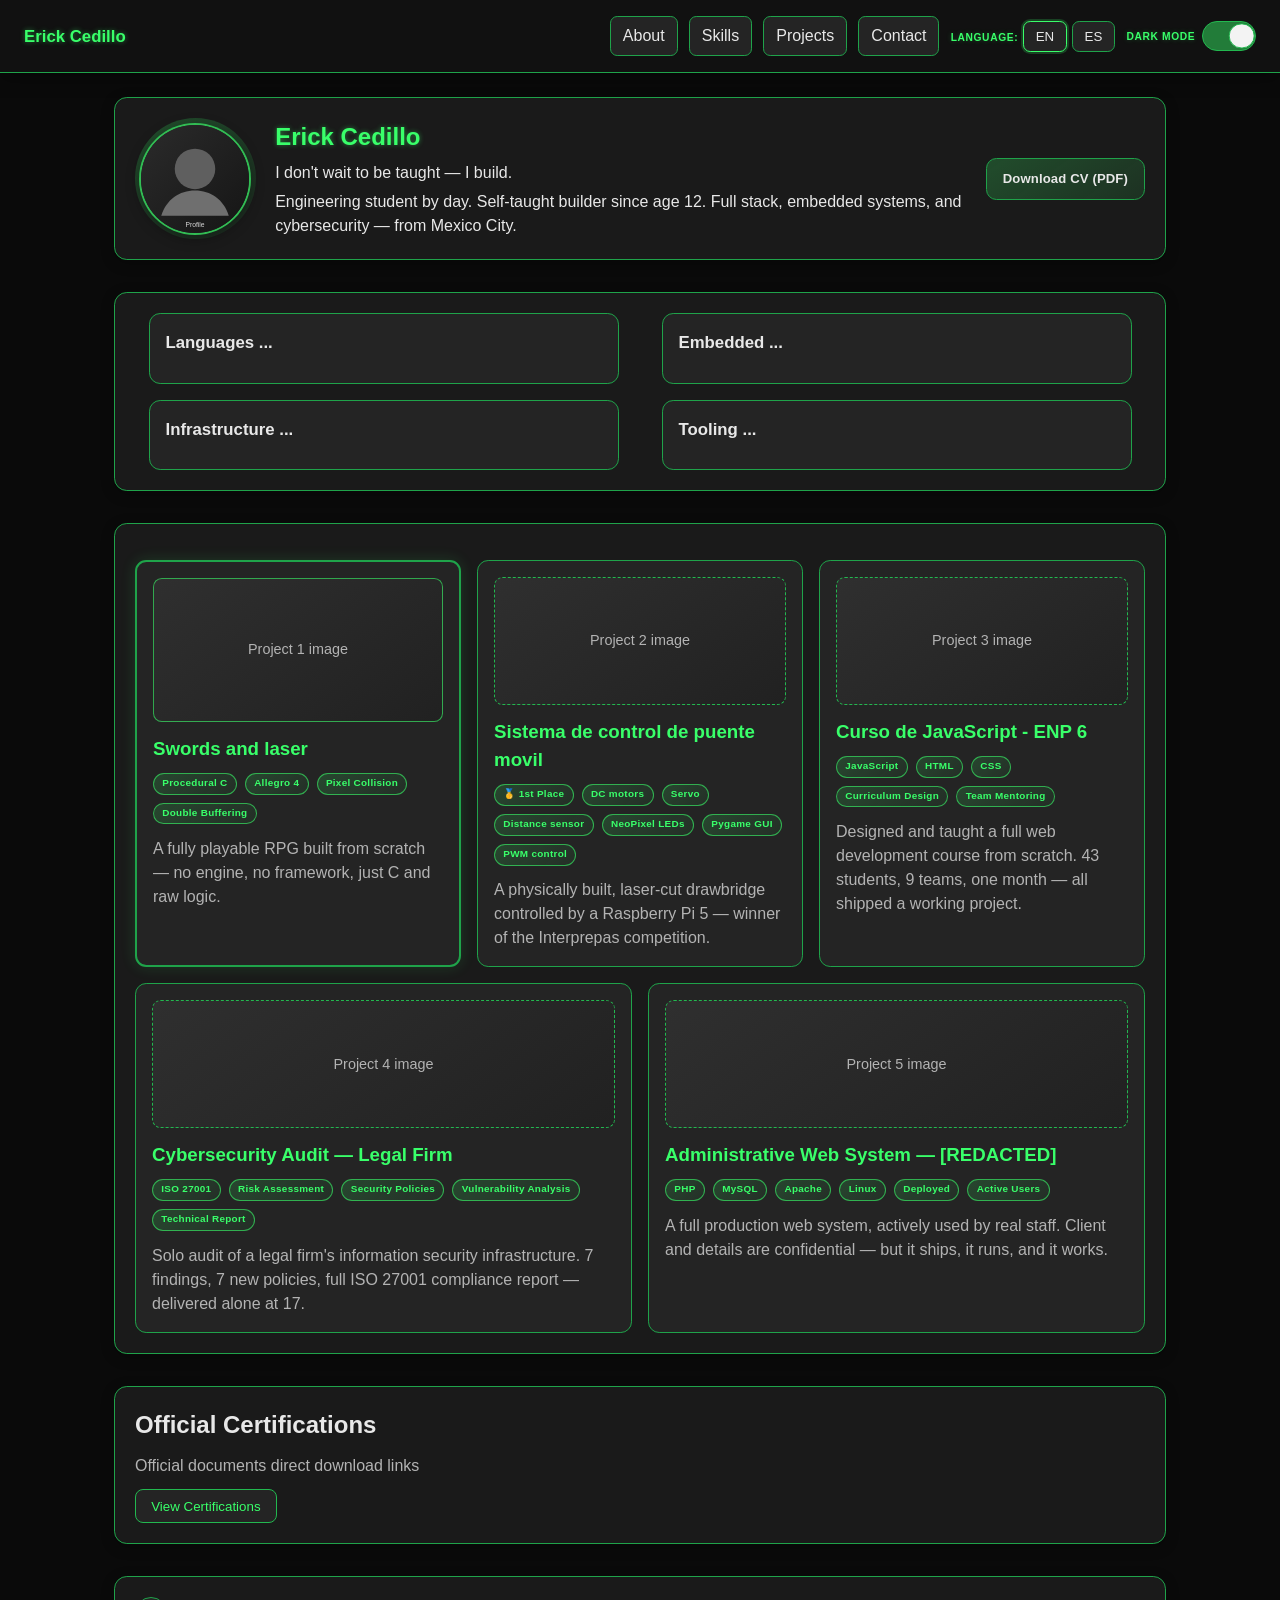
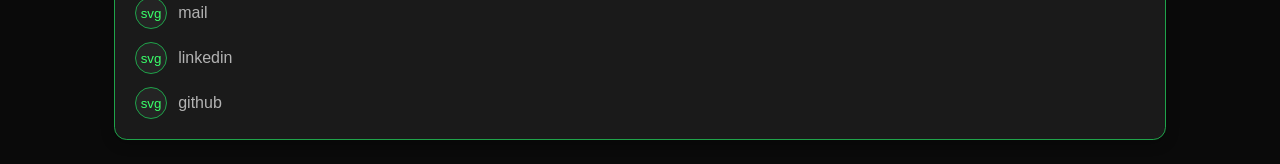
==== index.html @ 4355417b "fix: project titles" ====
<!doctype html>
<html lang="en">
    <head>
        <link rel="stylesheet" href="Statics/CSS/index.css" />
        <meta charset="utf-8" />
        <meta name="viewport" content="width=device-width, initial-scale=1" />
        <title>Erickdced</title>
        <meta name="description" content="Personal portfolio website" />
    </head>
    <body>
        <nav>
            <div id="name">Erick Cedillo</div> 
            
            <div id="buttons">
                <a id="abtBtn" class="navLink" href="#hero">About</a>
                <a id="sklsBtn" class="navLink" href="#skills">Skills</a>
                <a id="prjBtn" class="navLink" href="#projects">Projects</a>
                <a id="cntBtn" class="navLink" href="#Contact">Contact</a>

                <div>
                    <span id="langLabel">Language:</span>
                        <button id="enBtn">EN</button>
                        <button id="esBtn">ES</button>
                </div>

                <div id="themeLabel">
                    <span id="themeText">Dark Mode</span>
                    <label class="toggleSwitch" for="themeToggle">
                        <input type="checkbox" id="themeToggle" />
                        <span class="slider"></span>
                    </label>
                </div>
            </div>
        </nav>
        <main>
            <section id="hero">
                <div class="heroProfile">
                    <div class="heroMedia">
                        <img class="profilePhoto" src="Media/Images/profile-placeholder.svg" alt="Profile Picture" />
                    </div>
                    <div class="heroText">
                        <h1>Erick Cedillo</h1>
                        <p id="heroQuote">I don't wait to be taught — I build.</p>
                        <p id="heroSubtitle">Engineering student by day. Self-taught builder since age 12. Full stack, embedded systems, and cybersecurity — from Mexico City.</p>
                    </div>
                    <div class="heroActions">
                        <a id="cvDownloadBtn" class="heroActionBtn" href="Media/CV_ErickCedillo.pdf" download="CV_ErickCedillo.pdf">Download CV (PDF)</a>
                    </div>
                </div>
            </section>
            <section id="skills">
                <div id="languages" class="skillBlock">
                    <h2>Languages [loading ...] </h2>
                    <ul>
                        <li>Python</li>
                            <li>JavaScript</li>
                        <li>Java</li>
                        <li>C/C++</li>
                        <li>PHP</li>
                        <li>VB</li>
                        <li>Bash</li>
                    </ul>
                </div>
                <div id="embedded" class="skillBlock">
                    <h2>Embedded [loading ...] </h2>
                    <ul>
                        <li>PWM & motor control</li>
                        <li>Sensor interfacing (digital / ADC)</li>
                        <li>Communication protocols (I2C, UART, SPI)</li>
                        <li>WiFi / Bluetooth (ESP32)</li>
                        <li>GPIO control & signal handling</li>
                        <li>Real-time logic (state machines / timing)</li>
                    </ul>
                </div>
                <div id="infrastructure" class="skillBlock">
                    <h2>Infrastructure [loading ...] </h2>
                    <ul>
                        <li>Linux (daily use, system management)</li>
                        <li>Windows</li>
                        <li>Networking (LAN setup, diagnostics)</li>
                        <li>Remote access (SSH, remote desktop)</li>
                    </ul>
                </div>
                <div id="tooling" class="skillBlock">
                    <h2>Tooling [loading ...] </h2>
                    <ul>
                        <li>Git</li>
                        <li>Visual Studio Code</li>
                        <li>Autodesk Inventor</li>
                        <li>FreeCAD</li>
                        <li>Figma</li>
                        <li>Nmap</li>
                    </ul>
                </div>
            </section>
            <section id="projects">
                <div class="row">
                    <a id="project1" class="project projectCardLink" href="Statics/HTML/projects/project1.html">
                        <div id="project1ImageText" class="projectImagePlaceholder">Project 1 image</div>
                        <h3 id="project1Title">Swords and laser</h3>
                        <div class="projectTags">
                            <span id="project1Tag1" class="projectTag">Procedural C</span>
                            <span id="project1Tag2" class="projectTag">Allegro 4</span>
                            <span id="project1Tag3" class="projectTag">Pixel Collision</span>
                            <span id="project1Tag4" class="projectTag">Double Buffering</span>
                        </div>
                        <p id="project1Description">A fully playable RPG built from scratch — no engine, no framework, just C and raw logic.</p>
                    </a>
                    <a id="project2" class="project projectCardLink" href="Statics/HTML/projects/project2.html">
                        <div id="project2ImageText" class="projectImagePlaceholder">Project 2 image</div>
                        <h3 id="project2Title">Sistema de control de puente movil</h3>
                        <div class="projectTags">
                            <span id="project2Tag1" class="projectTag">🥇 1st Place</span>
                            <span id="project2Tag2" class="projectTag">DC motors</span>
                            <span id="project2Tag3" class="projectTag">Servo</span>
                            <span id="project2Tag4" class="projectTag">Distance sensor</span>
                            <span id="project2Tag5" class="projectTag">NeoPixel LEDs</span>
                            <span id="project2Tag6" class="projectTag">Pygame GUI</span>
                            <span id="project2Tag7" class="projectTag">PWM control</span>
                        </div>
                        <p id="project2Description">A physically built, laser-cut drawbridge controlled by a Raspberry Pi 5 — winner of the Interprepas competition.</p>
                    </a>
                    <a id="project3" class="project projectCardLink" href="Statics/HTML/projects/project3.html">
                        <div id="project3ImageText" class="projectImagePlaceholder">Project 3 image</div>
                        <h3 id="project3Title">Curso de JavaScript - ENP 6</h3>
                        <div class="projectTags">
                            <span id="project3Tag1" class="projectTag">JavaScript</span>
                            <span id="project3Tag2" class="projectTag">HTML</span>
                            <span id="project3Tag3" class="projectTag">CSS</span>
                            <span id="project3Tag4" class="projectTag">Curriculum Design</span>
                            <span id="project3Tag5" class="projectTag">Team Mentoring</span>
                        </div>
                        <p id="project3Description">Designed and taught a full web development course from scratch. 43 students, 9 teams, one month — all shipped a working project.</p>
                    </a>
                </div>
                <div class="row">
                    <a id="project4" class="project projectCardLink" href="Statics/HTML/projects/project4.html">
                        <div id="project4ImageText" class="projectImagePlaceholder">Project 4 image</div>
                        <h3 id="project4Title">Cybersecurity Audit — Legal Firm</h3>
                        <div class="projectTags">
                            <span id="project4Tag1" class="projectTag">ISO 27001</span>
                            <span id="project4Tag2" class="projectTag">Risk Assessment</span>
                            <span id="project4Tag3" class="projectTag">Security Policies</span>
                            <span id="project4Tag4" class="projectTag">Vulnerability Analysis</span>
                            <span id="project4Tag5" class="projectTag">Technical Report</span>
                        </div>
                        <p id="project4Description">Solo audit of a legal firm's information security infrastructure. 7 findings, 7 new policies, full ISO 27001 compliance report — delivered alone at 17.</p>
                    </a>
                    <a id="project5" class="project projectCardLink" href="Statics/HTML/projects/project5.html">
                        <div id="project5ImageText" class="projectImagePlaceholder">Project 5 image</div>
                        <h3 id="project5Title">Administrative Web System — [REDACTED]</h3>
                        <div class="projectTags">
                            <span id="project5Tag1" class="projectTag">PHP</span>
                            <span id="project5Tag2" class="projectTag">MySQL</span>
                            <span id="project5Tag3" class="projectTag">Apache</span>
                            <span id="project5Tag4" class="projectTag">Linux</span>
                            <span id="project5Tag5" class="projectTag">Deployed</span>
                            <span id="project5Tag6" class="projectTag">Active Users</span>
                        </div>
                        <p id="project5Description">A full production web system, actively used by real staff. Client and details are confidential — but it ships, it runs, and it works.</p>
                    </a>
                </div>
            </section>

            <section id="certifications">
                <h2>official certifications</h2>
                <div>official documents direct download links</div>
                <button id="certs">View Certifications</button>
            </section>  
            <section id="Contact">
                <div><button id="mail">svg</button>mail</div>
                <div><button id="linkedin">svg</button>linkedin</div>
                <div><button id="github">svg</button>github</div>
            </section>
        </main>
        <script src="Dinamics/JS/index.js"></script>
    </body>
</html>
---- Statics/CSS/index.css ----
/* Reset and base styles */
* 
{
    margin: 0;
    padding: 0;
    box-sizing: border-box;
}

html
{
    font-size: 16px;
    scroll-behavior: smooth;
}

:root
{
    --bg-main: #0a0a0a;
    --bg-nav: #111111;
    --bg-surface: #1a1a1a;
    --bg-soft: #242424;
    --text-main: #e8e8e8;
    --text-muted: #b3b3b3;
    --accent: #39ff6a;
    --accent-soft: #22b84f;
    --border: #1fa34a;
    --accent-rgb: 57, 255, 106;
    --shadow: 0 0.2rem 0.9rem rgba(0, 0, 0, 0.35);
}

body[data-theme="light"]
{
    --bg-main: #eceff3;
    --bg-nav: #f8f9fb;
    --bg-surface: #ffffff;
    --bg-soft: #f3f5f7;
    --text-main: #1d2329;
    --text-muted: #58626d;
    --accent: #6f42ff;
    --accent-soft: #8b5cf6;
    --border: #8b5cf6;
    --accent-rgb: 139, 92, 246;
    --shadow: 0 0.15rem 0.65rem rgba(21, 28, 35, 0.12);
}

body
{
    font-family: Arial, Helvetica, sans-serif;
    color: var(--text-main);
    background-color: var(--bg-main);
    line-height: 1.5;
}


/* nav bar */
nav
{
    color: var(--text-main);
    display: flex;
    justify-content: space-between;
    align-items: center;
    width: 100%;
    padding: 1rem 1.5rem;
    border-bottom: 1px solid var(--border);
    background-color: var(--bg-nav);
    position: sticky;
    top: 0;
    z-index: 10;
    box-shadow: 0 0.4rem 1.1rem rgba(0, 0, 0, 0.35);
}

nav #name
{
    font-weight: 700;
    font-size: 1.05rem;
    color: var(--accent);
    text-shadow: 0 0 0.35rem rgba(var(--accent-rgb), 0.45);
}

nav #buttons
{
    display: flex;
    align-items: center;
    justify-content: flex-end;
    gap: 0.7rem;
    flex-wrap: wrap;
}

nav #buttons .navLink
{
    border: 1px solid var(--border);
    border-radius: 0.45rem;
    background-color: var(--bg-soft);
    cursor: pointer;
    padding: 0.45rem 0.75rem;
    color: var(--text-main);
    text-decoration: none;
    transition: all 0.2s ease;
}

nav #buttons button
{
    border: 1px solid var(--border);
    border-radius: 0.45rem;
    background-color: var(--bg-soft);
    cursor: pointer;
    padding: 0.45rem 0.75rem;
    color: var(--text-main);
    transition: all 0.2s ease;
}

nav #buttons .navLink:hover
{
    background-color: #2e2e2e;
    border-color: var(--accent-soft);
    box-shadow: var(--shadow);
}

nav #buttons button:hover
{
    background-color: #2e2e2e;
    border-color: var(--accent-soft);
    box-shadow: var(--shadow);
}

body[data-theme="light"] nav #buttons .navLink:hover,
body[data-theme="light"] nav #buttons button:hover
{
    background-color: #e8edf2;
}

body[data-theme="light"] nav #name,
body[data-theme="light"] #hero h1
{
    text-shadow: none;
}

#enBtn.isActive,
#esBtn.isActive
{
    border-color: var(--accent);
    box-shadow: 0 0 0 0.12rem rgba(var(--accent-rgb), 0.2);
}

#themeLabel
{
    display: flex;
    align-items: center;
    gap: 0.45rem;
    font-size: 0.9rem;
}

#langLabel,
#themeText
{
    color: var(--accent);
    font-size: 0.64rem;
    letter-spacing: 0.06em;
    text-transform: uppercase;
    font-weight: 700;
    text-shadow: 0 0 0.35rem rgba(var(--accent-rgb), 0.25);
}

.toggleSwitch
{
    position: relative;
    display: inline-block;
    width: 3.35rem;
    height: 1.85rem;
}

.toggleSwitch input
{
    opacity: 0;
    width: 0;
    height: 0;
}

.toggleSwitch .slider
{
    position: absolute;
    inset: 0;
    border-radius: 999px;
    background-color: #d5d5d5;
    border: 1px solid #bdbdbd;
    transition: all 0.22s ease;
}

.toggleSwitch .slider::before
{
    content: "";
    position: absolute;
    width: 1.45rem;
    height: 1.45rem;
    left: 0.13rem;
    top: 50%;
    transform: translateY(-50%);
    border-radius: 50%;
    background-color: #f3f3f3;
    border: 1px solid #cfcfcf;
    transition: all 0.22s ease;
}

.toggleSwitch input:checked + .slider
{
    background-color: rgba(var(--accent-rgb), 0.45);
    border-color: var(--accent-soft);
}

.toggleSwitch input:checked + .slider::before
{
    transform: translate(1.48rem, -50%);
    border-color: var(--accent-soft);
}

.toggleSwitch input:focus-visible + .slider
{
    box-shadow: 0 0 0 0.18rem rgba(var(--accent-rgb), 0.35);
}

main
{
    max-width: 1100px;
    margin: 0 auto;
    padding: 1.5rem;
    display: grid;
    gap: 2rem;
}

#hero,
#skills,
#projects,
#certifications,
#Contact
{
    background-color: var(--bg-surface);
    border: 1px solid var(--border);
    border-radius: 0.8rem;
    padding: 1.25rem;
    box-shadow: 0 0.2rem 0.8rem rgba(0, 0, 0, 0.25);
}

#hero h1,
#hero p,
.skillBlock h2,
#certifications h2
{
    color: var(--text-main);
}

#hero h1
{
    color: var(--accent);
    text-shadow: 0 0 0.35rem rgba(var(--accent-rgb), 0.45);
}

.heroProfile
{
    display: flex;
    align-items: center;
    justify-content: space-between;
    gap: 1.2rem;
}

.heroMedia
{
    flex-shrink: 0;
    padding: 0.28rem;
    border-radius: 999px;
    background: linear-gradient(145deg, rgba(var(--accent-rgb), 0.24), rgba(var(--accent-rgb), 0.06));
}

.profilePhoto
{
    width: 7rem;
    height: 7rem;
    object-fit: cover;
    border-radius: 50%;
    border: 2px solid rgba(var(--accent-rgb), 0.7);
    flex-shrink: 0;
    display: block;
    background-color: #202020;
    box-shadow: 0 0.2rem 0.8rem rgba(0, 0, 0, 0.35);
}

.heroText
{
    display: grid;
    gap: 0.35rem;
    flex: 1;
}

.heroActions
{
    flex-shrink: 0;
    display: flex;
    align-items: center;
}

.heroActionBtn
{
    display: inline-flex;
    align-items: center;
    justify-content: center;
    border: 1px solid var(--border);
    border-radius: 0.65rem;
    padding: 0.62rem 1rem;
    text-decoration: none;
    color: var(--text-main);
    background: linear-gradient(145deg, rgba(var(--accent-rgb), 0.22), rgba(var(--accent-rgb), 0.1));
    font-weight: 700;
    font-size: 0.82rem;
    letter-spacing: 0.01em;
    white-space: nowrap;
    transition: all 0.2s ease;
}

.heroActionBtn:hover
{
    border-color: var(--accent-soft);
    transform: translateY(-1px);
    box-shadow: var(--shadow);
}

body[data-theme="light"] .heroActionBtn
{
    background: linear-gradient(145deg, rgba(var(--accent-rgb), 0.18), rgba(var(--accent-rgb), 0.08));
}

#skills
{
    display: flex;
    justify-content: space-around;
    flex-wrap: wrap;
    gap: 1rem;
}

.skillBlock
{
    width: min(100%, 470px);
    border: 1px solid var(--border);
    border-radius: 0.7rem;
    padding: 1rem;
    background-color: var(--bg-soft);
}

.skillBlock h2
{
    margin-bottom: 0.7rem;
    font-size: 1.05rem;
}

.skillBlock ul
{
    padding-left: 1.2rem;
}

.row
{
    display: grid;
    grid-template-columns: repeat(auto-fit, minmax(220px, 1fr));
    gap: 1rem;
    margin-top: 1rem;
}

.project
{
    border: 1px solid var(--border);
    border-radius: 0.7rem;
    padding: 1rem;
    background-color: var(--bg-soft);
}

.projectCardLink
{
    display: block;
    text-decoration: none;
    color: inherit;
    transition: transform 0.18s ease, box-shadow 0.2s ease, border-color 0.2s ease;
}

.projectCardLink:hover
{
    transform: translateY(-2px);
    border-color: var(--accent-soft);
    box-shadow: 0 0.25rem 1rem rgba(0, 0, 0, 0.3);
}

#project1
{
    border-width: 2px;
    box-shadow: 0 0 0.9rem rgba(var(--accent-rgb), 0.14);
}

#project1 .projectImagePlaceholder
{
    height: 9rem;
    border-style: solid;
    border-color: rgba(var(--accent-rgb), 0.6);
}

.projectTags
{
    display: flex;
    flex-wrap: wrap;
    gap: 0.5rem;
    margin: 0.6rem 0 0.8rem;
}

.projectTag
{
    display: inline-flex;
    align-items: center;
    border: 1px solid rgba(var(--accent-rgb), 0.6);
    color: var(--accent);
    border-radius: 999px;
    padding: 0.16rem 0.52rem;
    font-size: 0.62rem;
    letter-spacing: 0.03em;
    font-weight: 700;
    text-transform: none;
    background: linear-gradient(135deg, rgba(var(--accent-rgb), 0.16), rgba(var(--accent-rgb), 0.05));
}

body[data-theme="light"] .projectTag
{
    background: linear-gradient(135deg, rgba(var(--accent-rgb), 0.2), rgba(var(--accent-rgb), 0.08));
}

.projectImagePlaceholder
{
    width: 100%;
    height: 8rem;
    border: 1px dashed var(--accent-soft);
    border-radius: 0.55rem;
    background: linear-gradient(145deg, #2f2f2f, #212121);
    color: var(--text-muted);
    display: flex;
    align-items: center;
    justify-content: center;
    font-size: 0.9rem;
    margin-bottom: 0.8rem;
}

body[data-theme="light"] .projectImagePlaceholder
{
    background: linear-gradient(145deg, #f2f4f6, #e7ebef);
}

body[data-theme="light"] .toggleSwitch .slider
{
    background-color: #d9dde2;
    border-color: #c2c9d1;
}

body[data-theme="light"] .toggleSwitch input:checked + .slider
{
    background-color: #e5ddff;
}

.project h3
{
    color: var(--accent);
}

.project p,
.skillBlock li,
#certifications div,
#Contact
{
    color: var(--text-muted);
}

#certifications
{
    display: grid;
    gap: 0.7rem;
}

#certs
{
    width: fit-content;
    padding: 0.55rem 0.95rem;
    border-radius: 0.5rem;
    border: 1px solid var(--accent-soft);
    background-color: var(--bg-soft);
    color: var(--accent);
    cursor: pointer;
    transition: all 0.2s ease;
}

#certs:hover
{
    box-shadow: var(--shadow);
    border-color: var(--accent);
}

#Contact
{
    display: grid;
    gap: 0.8rem;
}

#Contact > div
{
    display: flex;
    align-items: center;
    gap: 0.7rem;
}

#Contact button
{
    border: 1px solid var(--border);
    border-radius: 50%;
    width: 2rem;
    height: 2rem;
    background-color: var(--bg-soft);
    color: var(--accent);
}

@media (max-width: 850px)
{
    nav
    {
        flex-direction: column;
        align-items: flex-start;
        gap: 0.85rem;
    }

    nav #buttons
    {
        justify-content: flex-start;
    }

    main
    {
        padding: 1rem;
    }

    .heroProfile
    {
        flex-direction: column;
        align-items: flex-start;
    }

    .heroActions
    {
        width: 100%;
    }

    .heroActionBtn
    {
        width: 100%;
    }
}
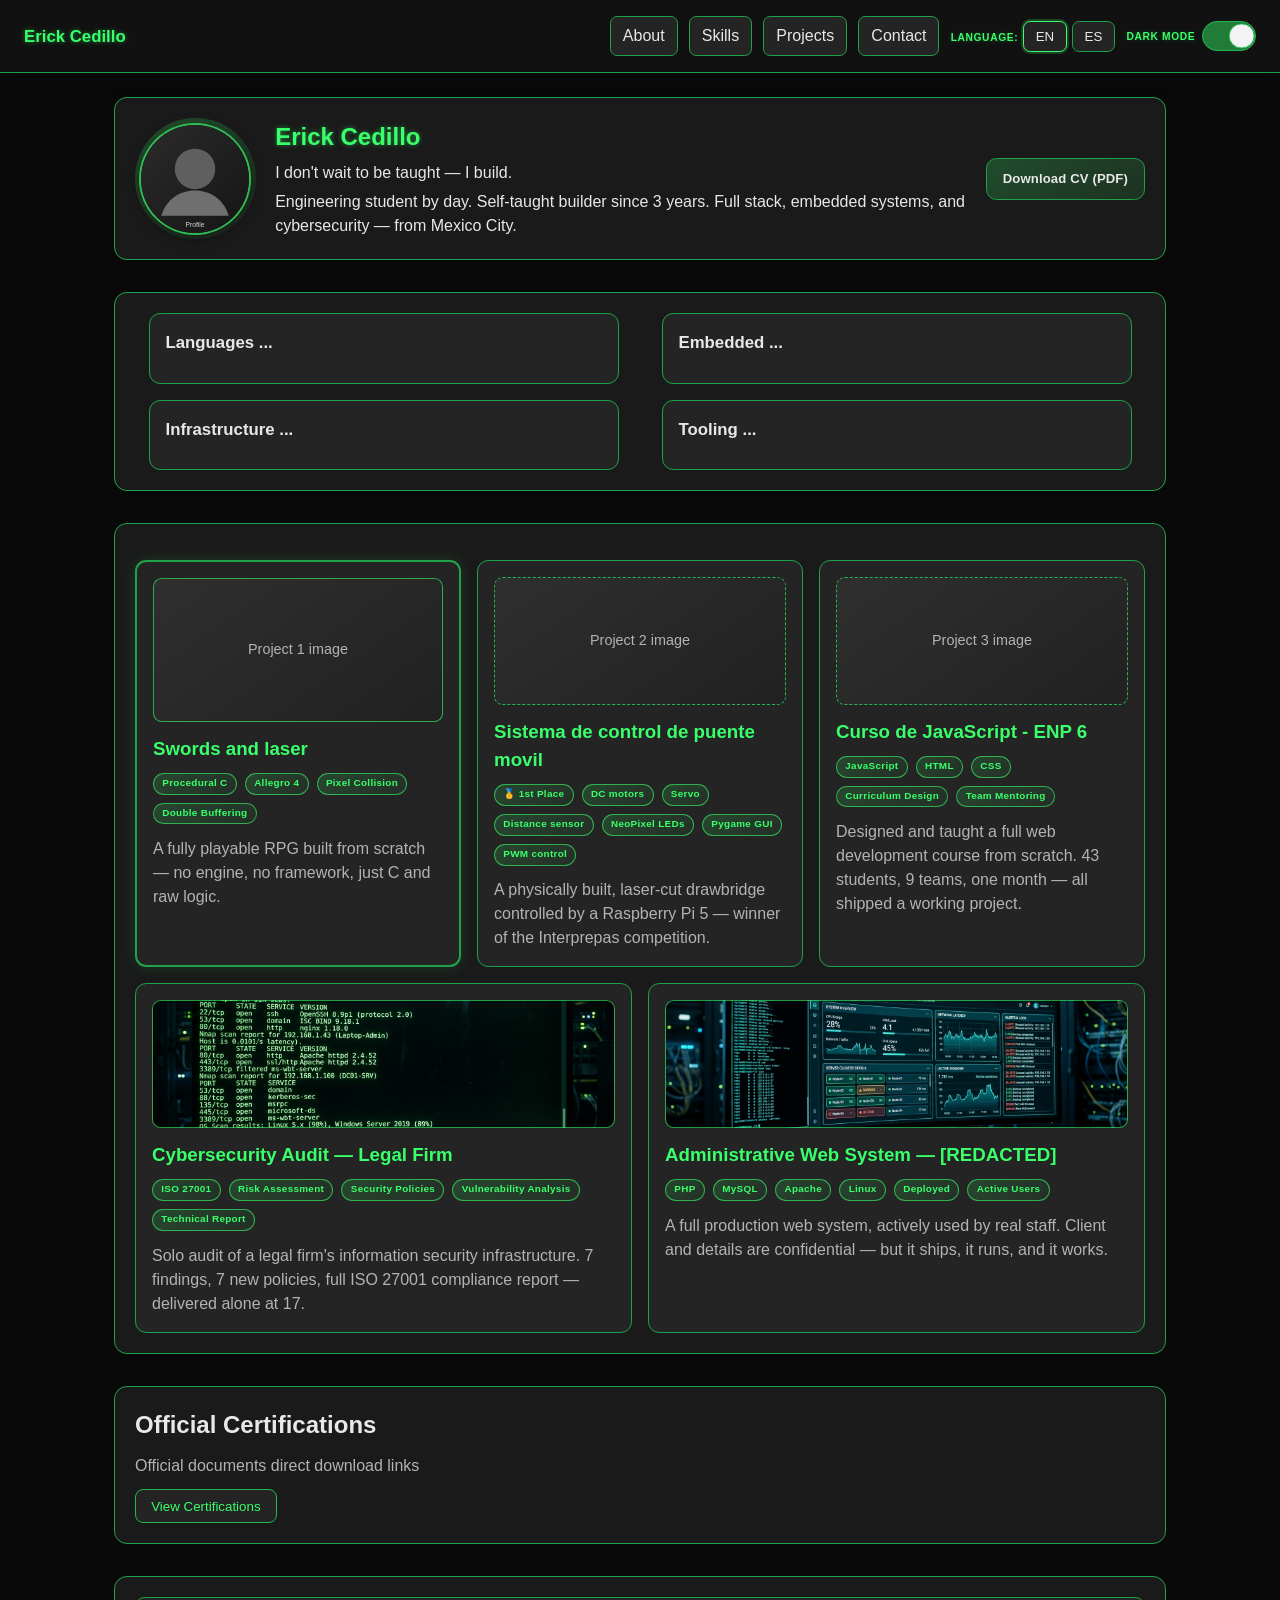
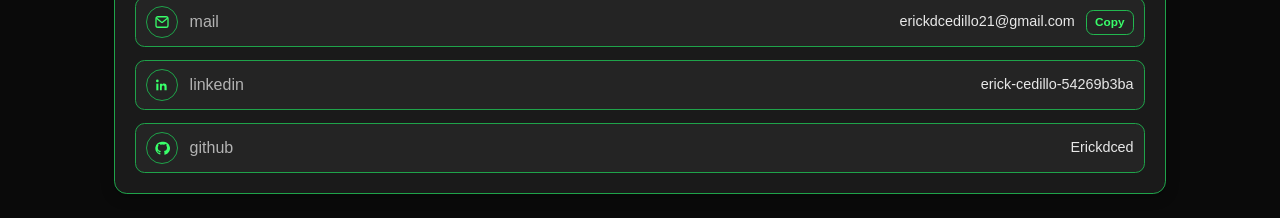
==== commit d1ce3d2a: "feat: images" ====
--- a/index.html
+++ b/index.html
@@ -41,7 +41,7 @@
                     <div class="heroText">
                         <h1>Erick Cedillo</h1>
                         <p id="heroQuote">I don't wait to be taught — I build.</p>
-                        <p id="heroSubtitle">Engineering student by day. Self-taught builder since age 12. Full stack, embedded systems, and cybersecurity — from Mexico City.</p>
+                        <p id="heroSubtitle">Engineering student by day. Self-taught builder since 3 years. Full stack, embedded systems, and cybersecurity — from Mexico City.</p>
                     </div>
                     <div class="heroActions">
                         <a id="cvDownloadBtn" class="heroActionBtn" href="Media/CV_ErickCedillo.pdf" download="CV_ErickCedillo.pdf">Download CV (PDF)</a>
@@ -168,9 +168,37 @@
                 <button id="certs">View Certifications</button>
             </section>  
             <section id="Contact">
-                <div><button id="mail">svg</button>mail</div>
-                <div><button id="linkedin">svg</button>linkedin</div>
-                <div><button id="github">svg</button>github</div>
+                <div class="contactItem" aria-label="Contact email">
+                    <span class="contactIcon" aria-hidden="true">
+                        <svg viewBox="0 0 24 24" width="18" height="18" fill="none" xmlns="http://www.w3.org/2000/svg">
+                            <path d="M4 7.5a2.5 2.5 0 0 1 2.5-2.5h11A2.5 2.5 0 0 1 20 7.5v9a2.5 2.5 0 0 1-2.5 2.5h-11A2.5 2.5 0 0 1 4 16.5v-9Z" stroke="currentColor" stroke-width="1.7"/>
+                            <path d="m5.2 7.2 6.1 5.1a1.1 1.1 0 0 0 1.4 0l6.1-5.1" stroke="currentColor" stroke-width="1.7" stroke-linecap="round" stroke-linejoin="round"/>
+                        </svg>
+                    </span>
+                    <span id="mailText">mail</span>
+                    <a class="contactValue contactValueLink" href="https://mail.google.com/mail/?view=cm&fs=1&to=erickdcedillo21@gmail.com" target="_blank" rel="noopener noreferrer">erickdcedillo21@gmail.com</a>
+                    <button id="copyMailBtn" class="copyMailBtn" type="button">Copy</button>
+                </div>
+                <a class="contactItem" href="https://www.linkedin.com/in/erick-cedillo-54269b3ba/" target="_blank" rel="noopener noreferrer" aria-label="Open LinkedIn profile">
+                    <span class="contactIcon" aria-hidden="true">
+                        <svg viewBox="0 0 24 24" width="18" height="18" fill="none" xmlns="http://www.w3.org/2000/svg">
+                            <path d="M5.8 8.4a1.8 1.8 0 1 0 0-3.6 1.8 1.8 0 0 0 0 3.6Z" fill="currentColor"/>
+                            <path d="M4.4 10.2h2.8v8.9H4.4z" fill="currentColor"/>
+                            <path d="M9.3 10.2h2.7v1.3c.4-.8 1.4-1.5 2.8-1.5 2.3 0 3.4 1.5 3.4 4v5.1h-2.9v-4.5c0-1.2-.5-2-1.7-2-1 0-1.6.7-1.8 1.4-.1.2-.1.5-.1.8v4.3H9.3v-8.9Z" fill="currentColor"/>
+                        </svg>
+                    </span>
+                    <span id="linkedinText">linkedin</span>
+                    <span class="contactValue">erick-cedillo-54269b3ba</span>
+                </a>
+                <a class="contactItem" href="https://github.com/Erickdced" target="_blank" rel="noopener noreferrer" aria-label="Open GitHub profile">
+                    <span class="contactIcon" aria-hidden="true">
+                        <svg viewBox="0 0 24 24" width="18" height="18" fill="none" xmlns="http://www.w3.org/2000/svg">
+                            <path d="M12 3.8a8.7 8.7 0 0 0-2.8 17c.4.1.6-.2.6-.5v-2c-2.5.6-3-1-3-1-.4-.9-.9-1.1-.9-1.1-.8-.5.1-.5.1-.5.8.1 1.3.9 1.3.9.8 1.3 2.1.9 2.7.7.1-.6.3-1 .5-1.3-2-.2-4.1-1-4.1-4.4 0-1 .3-1.9.9-2.6-.1-.2-.4-1.1.1-2.3 0 0 .7-.2 2.7 1a9.5 9.5 0 0 1 4.9 0c2-1.3 2.7-1 2.7-1 .5 1.2.2 2.1.1 2.3.6.7.9 1.6.9 2.6 0 3.4-2.1 4.2-4.1 4.4.3.3.6.9.6 1.8v2.7c0 .3.2.6.6.5A8.7 8.7 0 0 0 12 3.8Z" fill="currentColor"/>
+                        </svg>
+                    </span>
+                    <span id="githubText">github</span>
+                    <span class="contactValue">Erickdced</span>
+                </a>
             </section>
         </main>
         <script src="Dinamics/JS/index.js"></script>
--- a/Statics/CSS/index.css
+++ b/Statics/CSS/index.css
@@ -398,6 +398,28 @@
     border-color: rgba(var(--accent-rgb), 0.6);
 }
 
+#project4 .projectImagePlaceholder
+{
+    background-image: url("../../Media/Images/project4.png");
+    background-size: cover;
+    background-position: center;
+    background-repeat: no-repeat;
+    border-style: solid;
+    border-color: rgba(var(--accent-rgb), 0.6);
+    color: transparent;
+}
+
+#project5 .projectImagePlaceholder
+{
+    background-image: url("../../Media/Images/project5.png");
+    background-size: cover;
+    background-position: center;
+    background-repeat: no-repeat;
+    border-style: solid;
+    border-color: rgba(var(--accent-rgb), 0.6);
+    color: transparent;
+}
+
 .projectTags
 {
     display: flex;
@@ -500,14 +522,28 @@
     gap: 0.8rem;
 }
 
-#Contact > div
+.contactItem
 {
     display: flex;
     align-items: center;
     gap: 0.7rem;
-}
-
-#Contact button
+    text-decoration: none;
+    color: var(--text-muted);
+    padding: 0.5rem 0.65rem;
+    border: 1px solid var(--border);
+    border-radius: 0.6rem;
+    background-color: var(--bg-soft);
+    transition: border-color 0.2s ease, box-shadow 0.2s ease, transform 0.18s ease;
+}
+
+.contactItem:hover
+{
+    border-color: var(--accent-soft);
+    box-shadow: var(--shadow);
+    transform: translateY(-1px);
+}
+
+.contactIcon
 {
     border: 1px solid var(--border);
     border-radius: 50%;
@@ -515,6 +551,46 @@
     height: 2rem;
     background-color: var(--bg-soft);
     color: var(--accent);
+    display: inline-flex;
+    align-items: center;
+    justify-content: center;
+    flex-shrink: 0;
+}
+
+.contactValue
+{
+    margin-left: auto;
+    font-size: 0.9rem;
+    color: var(--text-main);
+}
+
+.contactValueLink
+{
+    text-decoration: none;
+    border-bottom: 1px dashed transparent;
+    transition: border-color 0.2s ease;
+}
+
+.contactValueLink:hover
+{
+    border-color: var(--accent-soft);
+}
+
+.copyMailBtn
+{
+    border: 1px solid var(--accent-soft);
+    background-color: transparent;
+    color: var(--accent);
+    border-radius: 0.45rem;
+    padding: 0.28rem 0.5rem;
+    font-size: 0.74rem;
+    font-weight: 700;
+    cursor: pointer;
+}
+
+.copyMailBtn:hover
+{
+    box-shadow: var(--shadow);
 }
 
 @media (max-width: 850px)
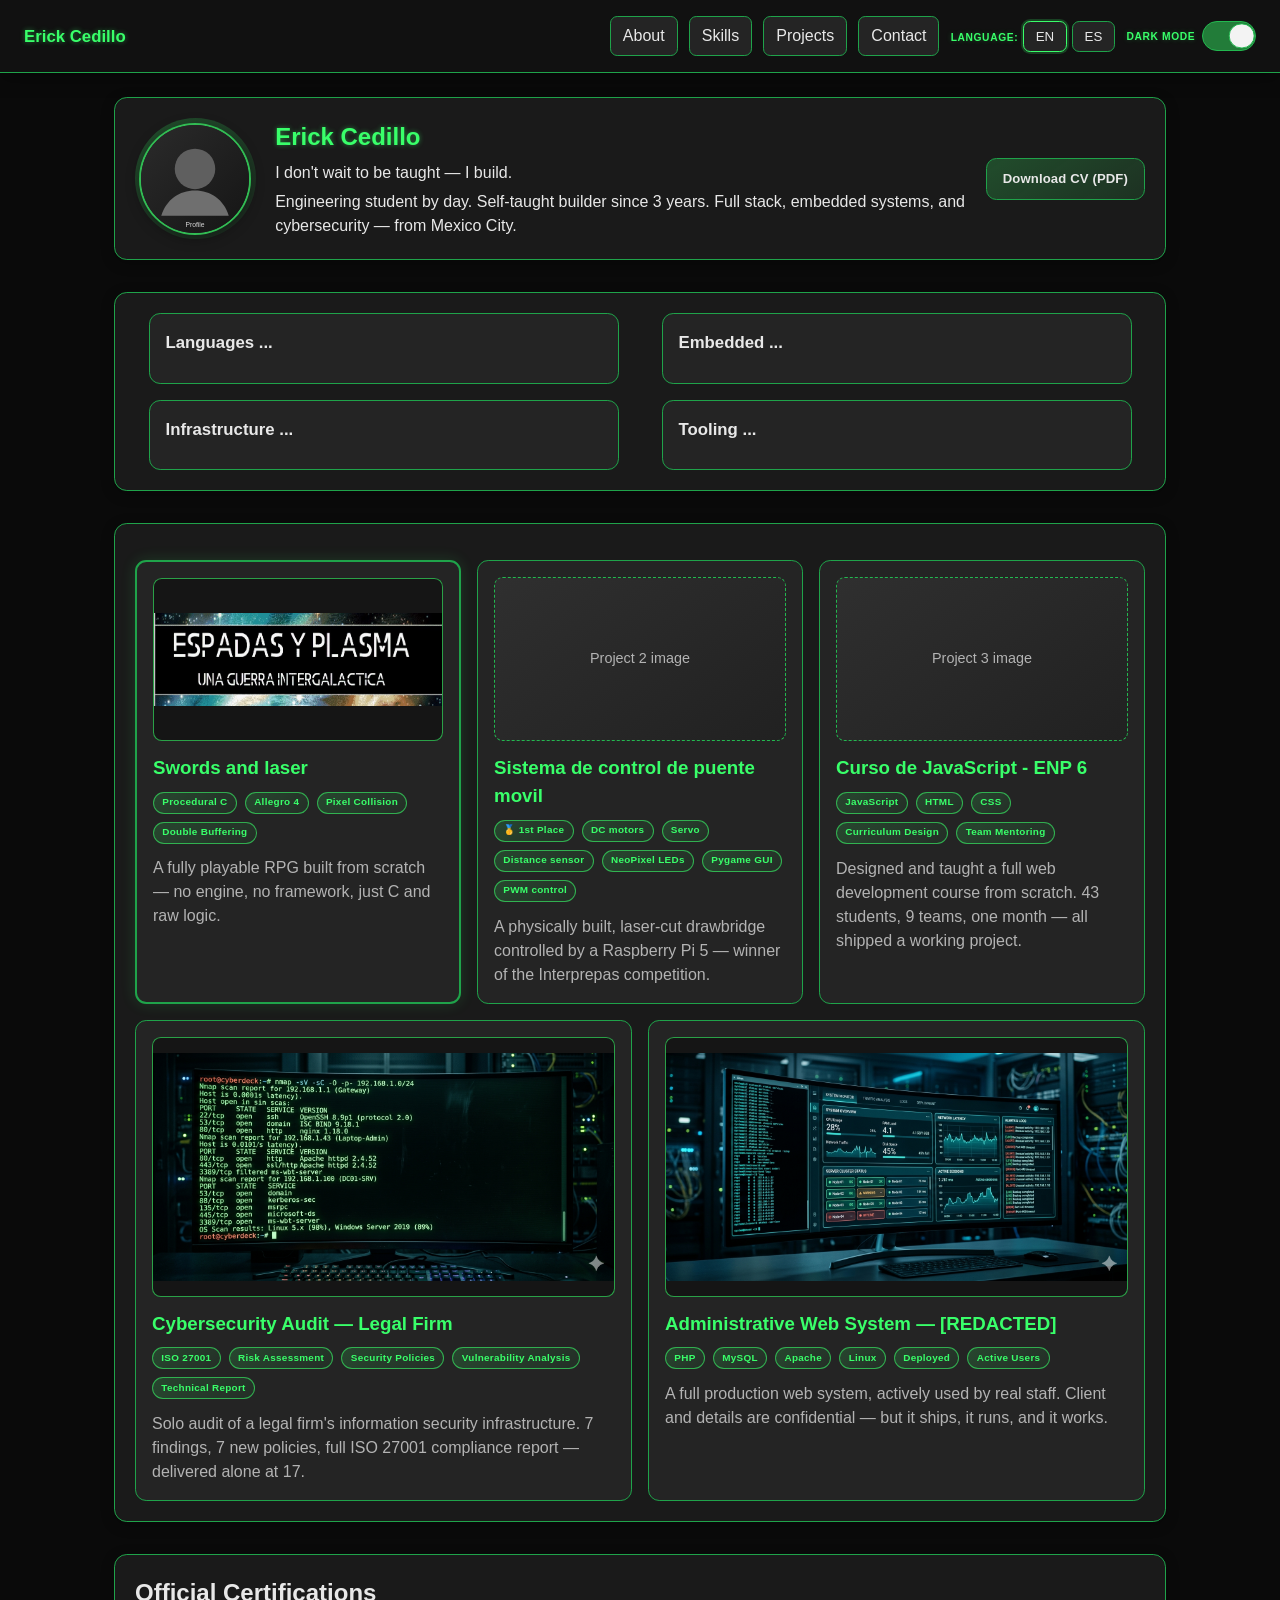
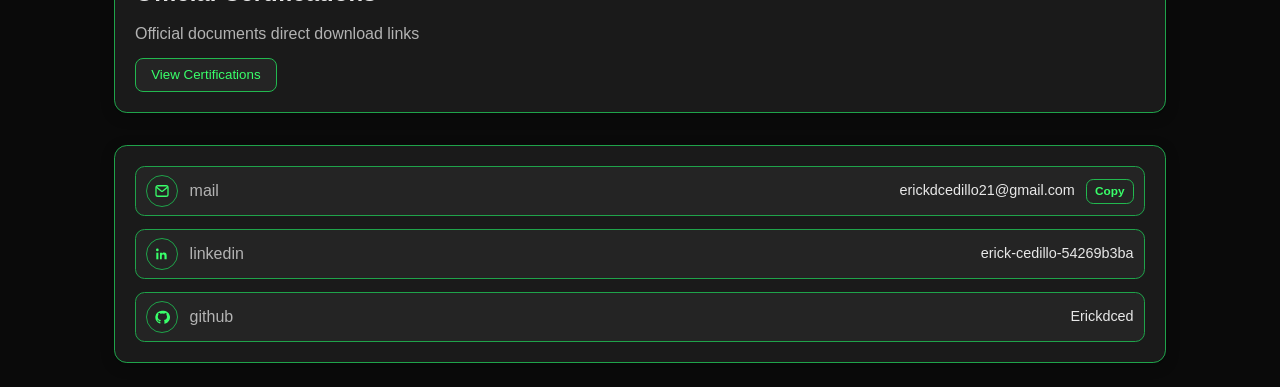
==== commit b8c63d66: "feat project 1 photos" ====
--- a/index.html
+++ b/index.html
@@ -44,7 +44,7 @@
                         <p id="heroSubtitle">Engineering student by day. Self-taught builder since 3 years. Full stack, embedded systems, and cybersecurity — from Mexico City.</p>
                     </div>
                     <div class="heroActions">
-                        <a id="cvDownloadBtn" class="heroActionBtn" href="Media/CV_ErickCedillo.pdf" download="CV_ErickCedillo.pdf">Download CV (PDF)</a>
+                        <a id="cvDownloadBtn" class="heroActionBtn" href="Media/PDFs/CV_ErickCedillo.pdf" download="CV_ErickCedillo.pdf">Download CV (PDF)</a>
                     </div>
                 </div>
             </section>
--- a/Statics/CSS/index.css
+++ b/Statics/CSS/index.css
@@ -393,28 +393,36 @@
 
 #project1 .projectImagePlaceholder
 {
-    height: 9rem;
-    border-style: solid;
-    border-color: rgba(var(--accent-rgb), 0.6);
-}
-
-#project4 .projectImagePlaceholder
-{
-    background-image: url("../../Media/Images/project4.png");
-    background-size: cover;
+    min-height: 9rem;
+    background-image: url("../../Media/Images/project1.jpg");
+    background-size: contain;
     background-position: center;
     background-repeat: no-repeat;
+    background-color: #151515;
     border-style: solid;
     border-color: rgba(var(--accent-rgb), 0.6);
     color: transparent;
 }
 
-#project5 .projectImagePlaceholder
-{
-    background-image: url("../../Media/Images/project5.png");
-    background-size: cover;
+#project4 .projectImagePlaceholder
+{
+    background-image: url("../../Media/Images/project4.png");
+    background-size: contain;
     background-position: center;
     background-repeat: no-repeat;
+    background-color: #151515;
+    border-style: solid;
+    border-color: rgba(var(--accent-rgb), 0.6);
+    color: transparent;
+}
+
+#project5 .projectImagePlaceholder
+{
+    background-image: url("../../Media/Images/project5.png");
+    background-size: contain;
+    background-position: center;
+    background-repeat: no-repeat;
+    background-color: #151515;
     border-style: solid;
     border-color: rgba(var(--accent-rgb), 0.6);
     color: transparent;
@@ -451,7 +459,9 @@
 .projectImagePlaceholder
 {
     width: 100%;
-    height: 8rem;
+    height: auto;
+    min-height: 8rem;
+    aspect-ratio: 16 / 9;
     border: 1px dashed var(--accent-soft);
     border-radius: 0.55rem;
     background: linear-gradient(145deg, #2f2f2f, #212121);
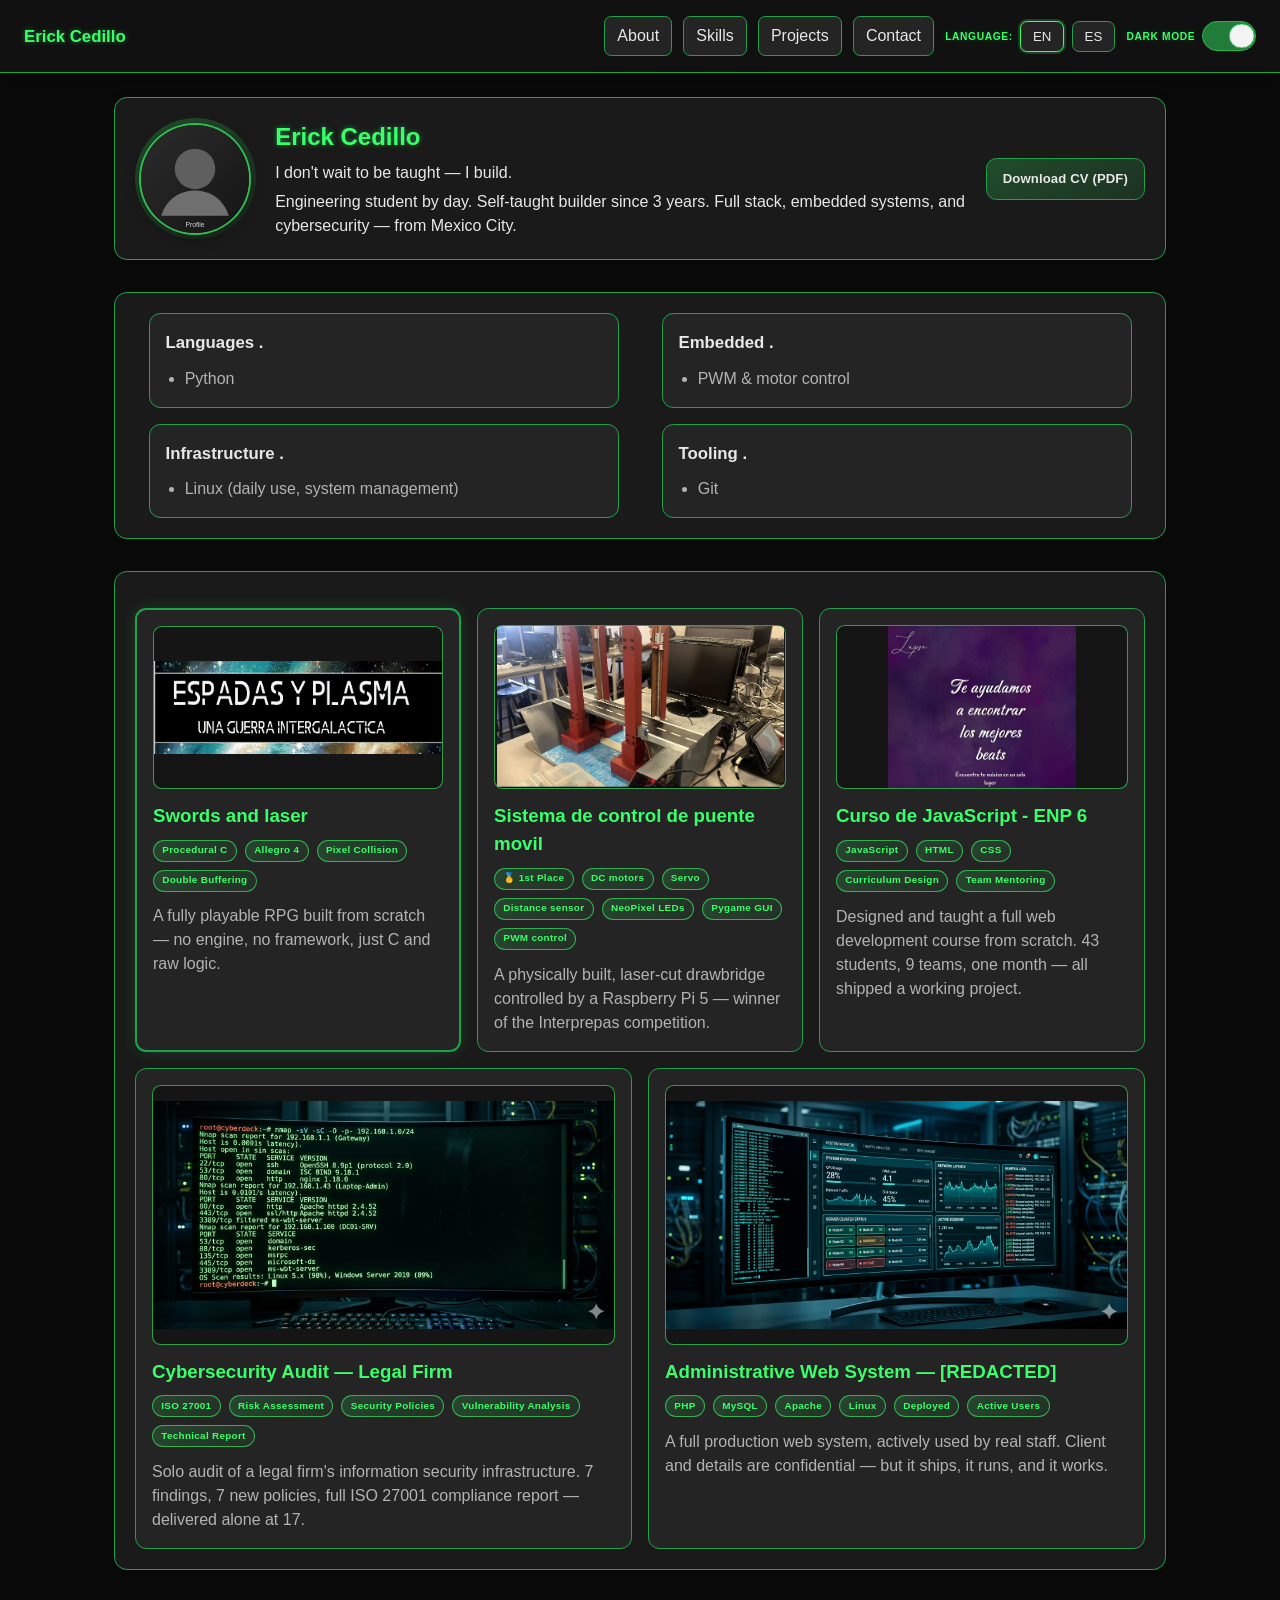
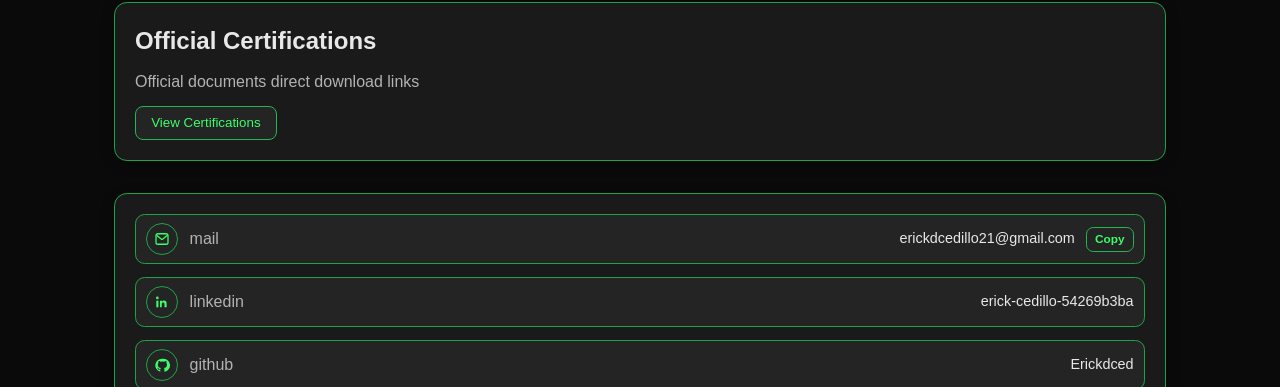
==== commit 235100e9: "feat hamburguer" ====
--- a/index.html
+++ b/index.html
@@ -10,6 +10,7 @@
     <body>
         <nav>
             <div id="name">Erick Cedillo</div> 
+            <button id="menuToggle" class="menuToggle" type="button" aria-expanded="false" aria-controls="buttons" aria-label="Toggle navigation menu">☰</button>
             
             <div id="buttons">
                 <a id="abtBtn" class="navLink" href="#hero">About</a>
--- a/Statics/CSS/index.css
+++ b/Statics/CSS/index.css
@@ -74,6 +74,33 @@
     font-size: 1.05rem;
     color: var(--accent);
     text-shadow: 0 0 0.35rem rgba(var(--accent-rgb), 0.45);
+    cursor: pointer;
+}
+
+.menuToggle
+{
+    display: none;
+    border: 1px solid var(--border);
+    border-radius: 0.45rem;
+    background-color: var(--bg-soft);
+    color: var(--text-main);
+    cursor: pointer;
+    padding: 0.35rem 0.62rem;
+    font-size: 1.2rem;
+    line-height: 1;
+    transition: all 0.2s ease;
+}
+
+.menuToggle:hover
+{
+    background-color: #2e2e2e;
+    border-color: var(--accent-soft);
+    box-shadow: var(--shadow);
+}
+
+body[data-theme="light"] .menuToggle:hover
+{
+    background-color: #e8edf2;
 }
 
 nav #buttons
@@ -82,6 +109,14 @@
     align-items: center;
     justify-content: flex-end;
     gap: 0.7rem;
+    flex-wrap: wrap;
+}
+
+nav #buttons > div
+{
+    display: flex;
+    align-items: center;
+    gap: 0.45rem;
     flex-wrap: wrap;
 }
 
@@ -404,6 +439,30 @@
     color: transparent;
 }
 
+#project2 .projectImagePlaceholder
+{
+    background-image: url("../../Media/Images/project2.jpg");
+    background-size: contain;
+    background-position: center;
+    background-repeat: no-repeat;
+    background-color: #151515;
+    border-style: solid;
+    border-color: rgba(var(--accent-rgb), 0.6);
+    color: transparent;
+}
+
+#project3 .projectImagePlaceholder
+{
+    background-image: url("../../Media/Images/Project3.png");
+    background-size: contain;
+    background-position: center;
+    background-repeat: no-repeat;
+    background-color: #151515;
+    border-style: solid;
+    border-color: rgba(var(--accent-rgb), 0.6);
+    color: transparent;
+}
+
 #project4 .projectImagePlaceholder
 {
     background-image: url("../../Media/Images/project4.png");
@@ -572,6 +631,7 @@
     margin-left: auto;
     font-size: 0.9rem;
     color: var(--text-main);
+    overflow-wrap: anywhere;
 }
 
 .contactValueLink
@@ -637,4 +697,122 @@
     {
         width: 100%;
     }
+}
+
+@media (max-width: 640px)
+{
+    nav
+    {
+        flex-direction: row;
+        align-items: center;
+        justify-content: space-between;
+        flex-wrap: wrap;
+        padding: 0.85rem 1rem;
+    }
+
+    .menuToggle
+    {
+        display: inline-flex;
+        align-items: center;
+        justify-content: center;
+    }
+
+    nav #buttons
+    {
+        display: none;
+        width: 100%;
+        flex-direction: column;
+        align-items: stretch;
+        gap: 0.55rem;
+        padding-top: 0.7rem;
+        margin-top: 0.55rem;
+        border-top: 1px solid rgba(var(--accent-rgb), 0.35);
+    }
+
+    nav #buttons.isOpen
+    {
+        display: flex;
+    }
+
+    nav #buttons > div
+    {
+        width: 100%;
+    }
+
+    nav #buttons .navLink,
+    nav #buttons button
+    {
+        width: 100%;
+        padding: 0.4rem 0.62rem;
+        font-size: 0.86rem;
+    }
+
+    main
+    {
+        padding: 0.85rem;
+    }
+
+    #hero,
+    #skills,
+    #projects,
+    #certifications,
+    #Contact
+    {
+        padding: 1rem;
+    }
+
+    .profilePhoto
+    {
+        width: 5.8rem;
+        height: 5.8rem;
+    }
+
+    .row
+    {
+        grid-template-columns: 1fr;
+    }
+
+    .contactItem
+    {
+        flex-wrap: wrap;
+        align-items: flex-start;
+    }
+
+    .contactValue
+    {
+        width: 100%;
+        margin-left: 0;
+        padding-left: 2.7rem;
+    }
+
+    .copyMailBtn
+    {
+        margin-left: 2.7rem;
+    }
+}
+
+@media (max-width: 420px)
+{
+    nav #name
+    {
+        font-size: 0.98rem;
+    }
+
+    #langLabel,
+    #themeText
+    {
+        font-size: 0.58rem;
+    }
+
+    .heroActionBtn,
+    #certs
+    {
+        width: 100%;
+    }
+
+    .projectTag
+    {
+        font-size: 0.58rem;
+        padding: 0.14rem 0.44rem;
+    }
 }
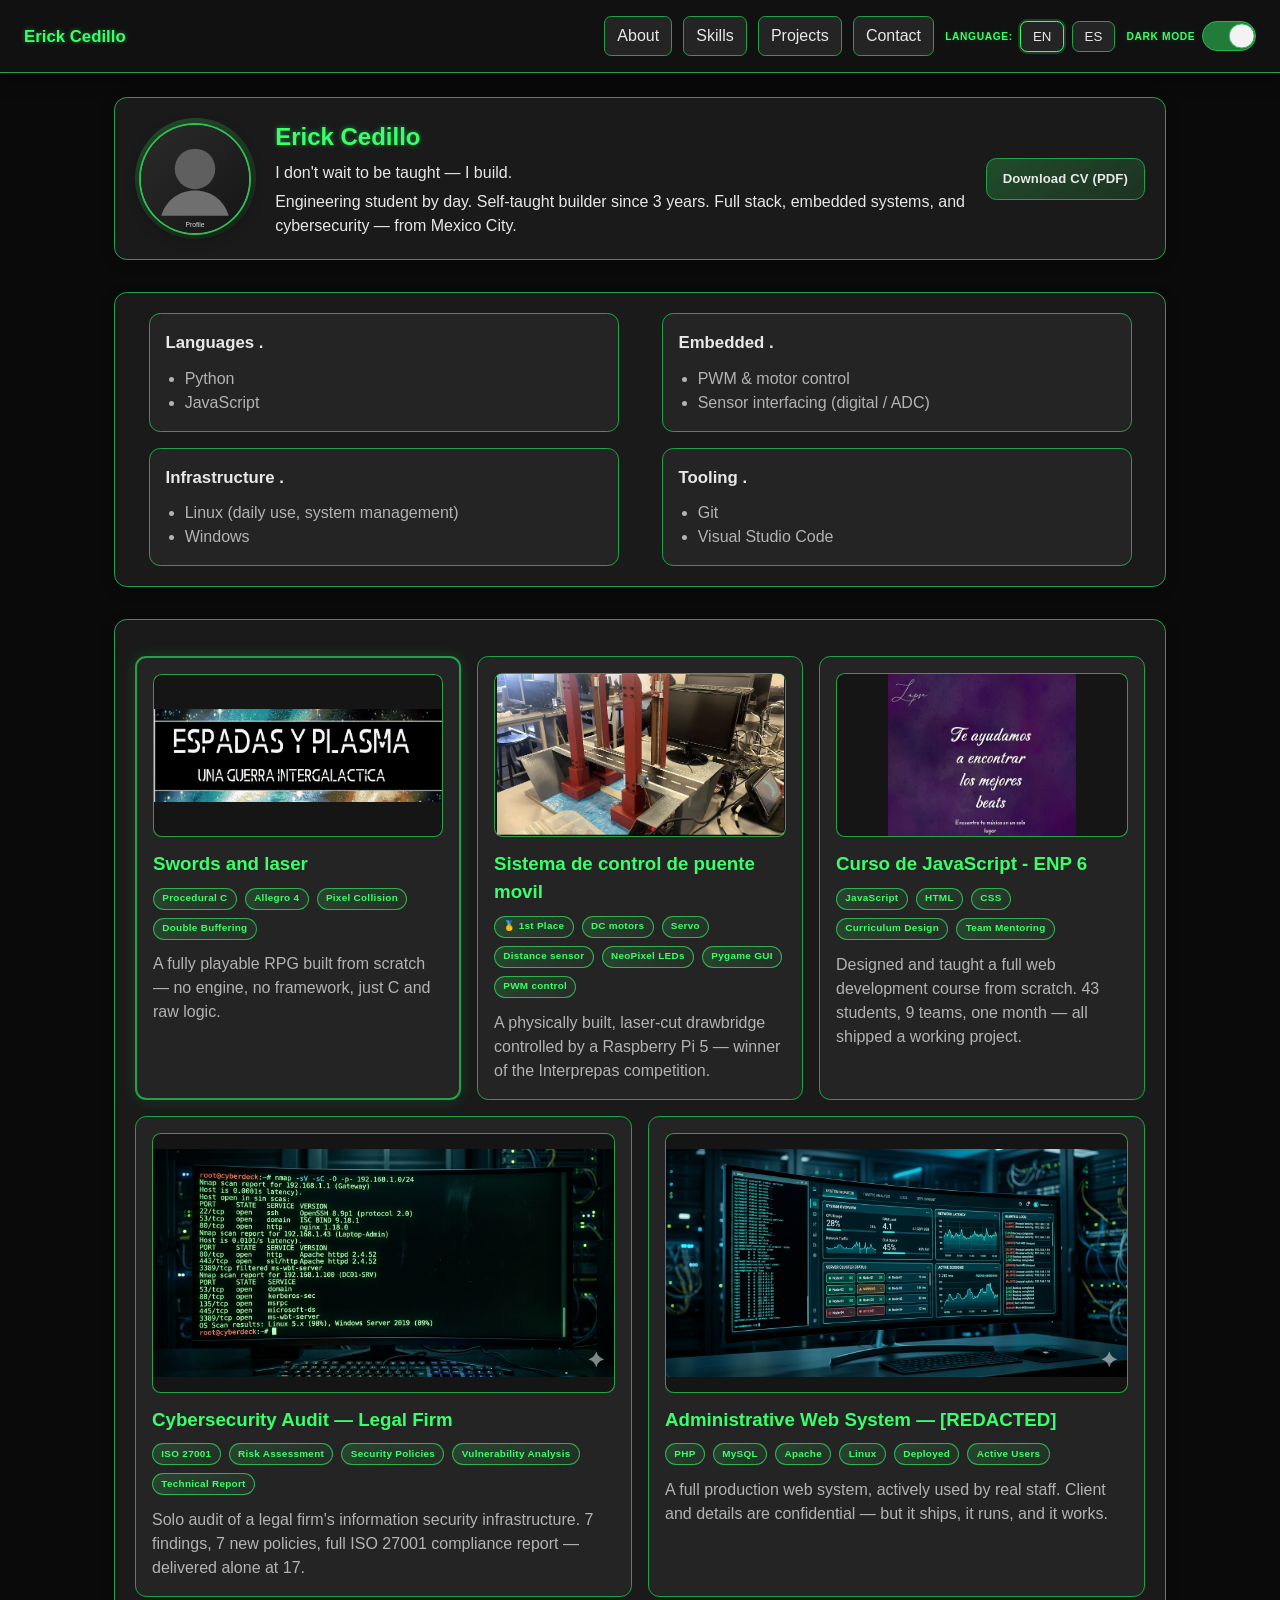
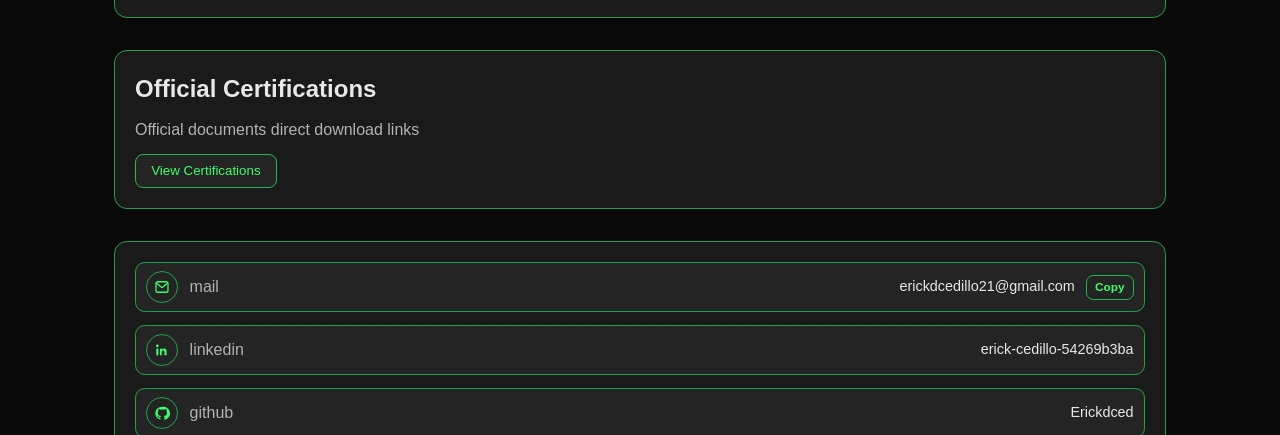
==== commit 365cbd9e: "feat en/es cv" ====
--- a/index.html
+++ b/index.html
@@ -45,7 +45,7 @@
                         <p id="heroSubtitle">Engineering student by day. Self-taught builder since 3 years. Full stack, embedded systems, and cybersecurity — from Mexico City.</p>
                     </div>
                     <div class="heroActions">
-                        <a id="cvDownloadBtn" class="heroActionBtn" href="Media/PDFs/CV_ErickCedillo.pdf" download="CV_ErickCedillo.pdf">Download CV (PDF)</a>
+                        <a id="cvDownloadBtn" class="heroActionBtn" href="Media/PDFs/CV_ErickCedillo_EN.pdf" download="CV_ErickCedillo_EN.pdf">Download CV (PDF)</a>
                     </div>
                 </div>
             </section>
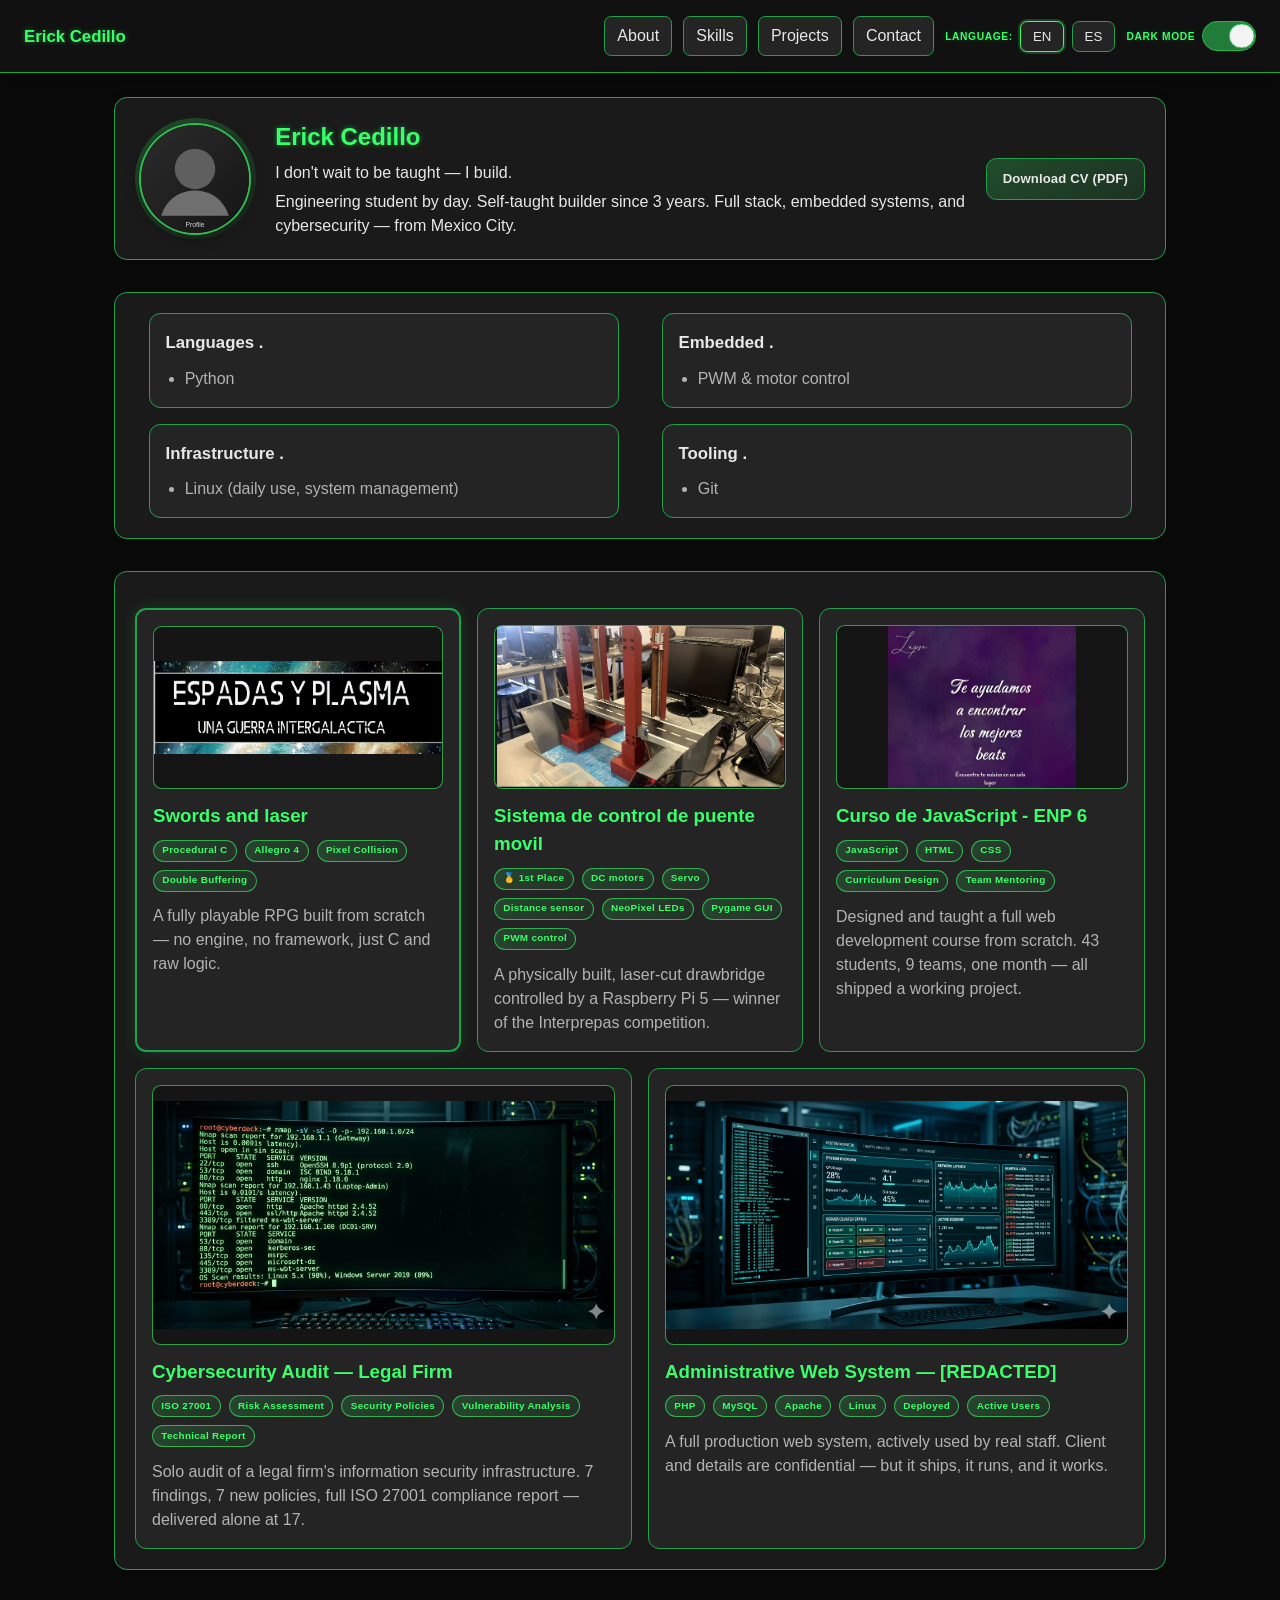
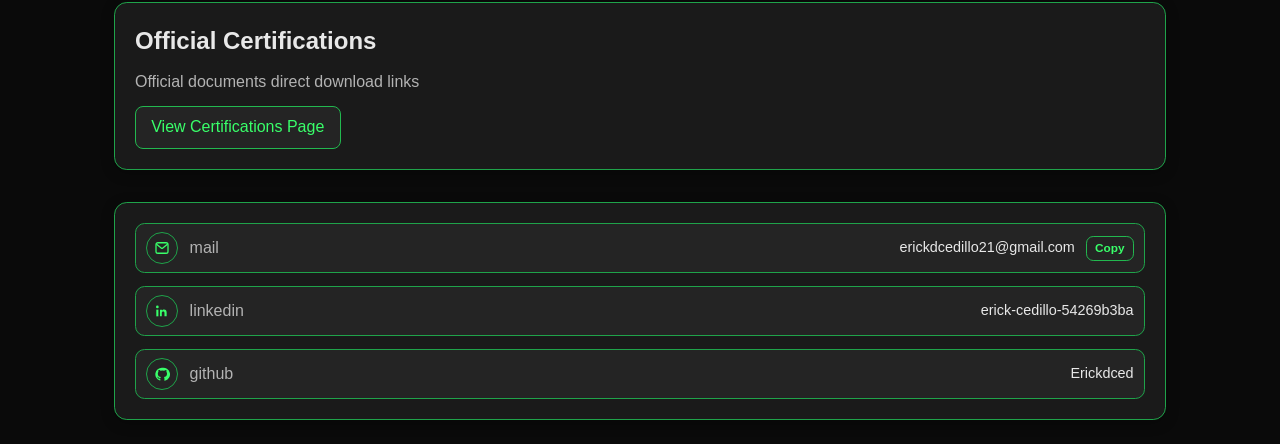
==== commit f76ed912: "feat bold bullet points" ====
--- a/index.html
+++ b/index.html
@@ -166,7 +166,7 @@
             <section id="certifications">
                 <h2>official certifications</h2>
                 <div>official documents direct download links</div>
-                <button id="certs">View Certifications</button>
+                <a id="certs" href="Statics/HTML/certifications.html">View Certifications Page</a>
             </section>  
             <section id="Contact">
                 <div class="contactItem" aria-label="Contact email">
--- a/Statics/CSS/index.css
+++ b/Statics/CSS/index.css
@@ -569,12 +569,14 @@
 
 #certs
 {
+    display: inline-block;
     width: fit-content;
     padding: 0.55rem 0.95rem;
     border-radius: 0.5rem;
     border: 1px solid var(--accent-soft);
     background-color: var(--bg-soft);
     color: var(--accent);
+    text-decoration: none;
     cursor: pointer;
     transition: all 0.2s ease;
 }
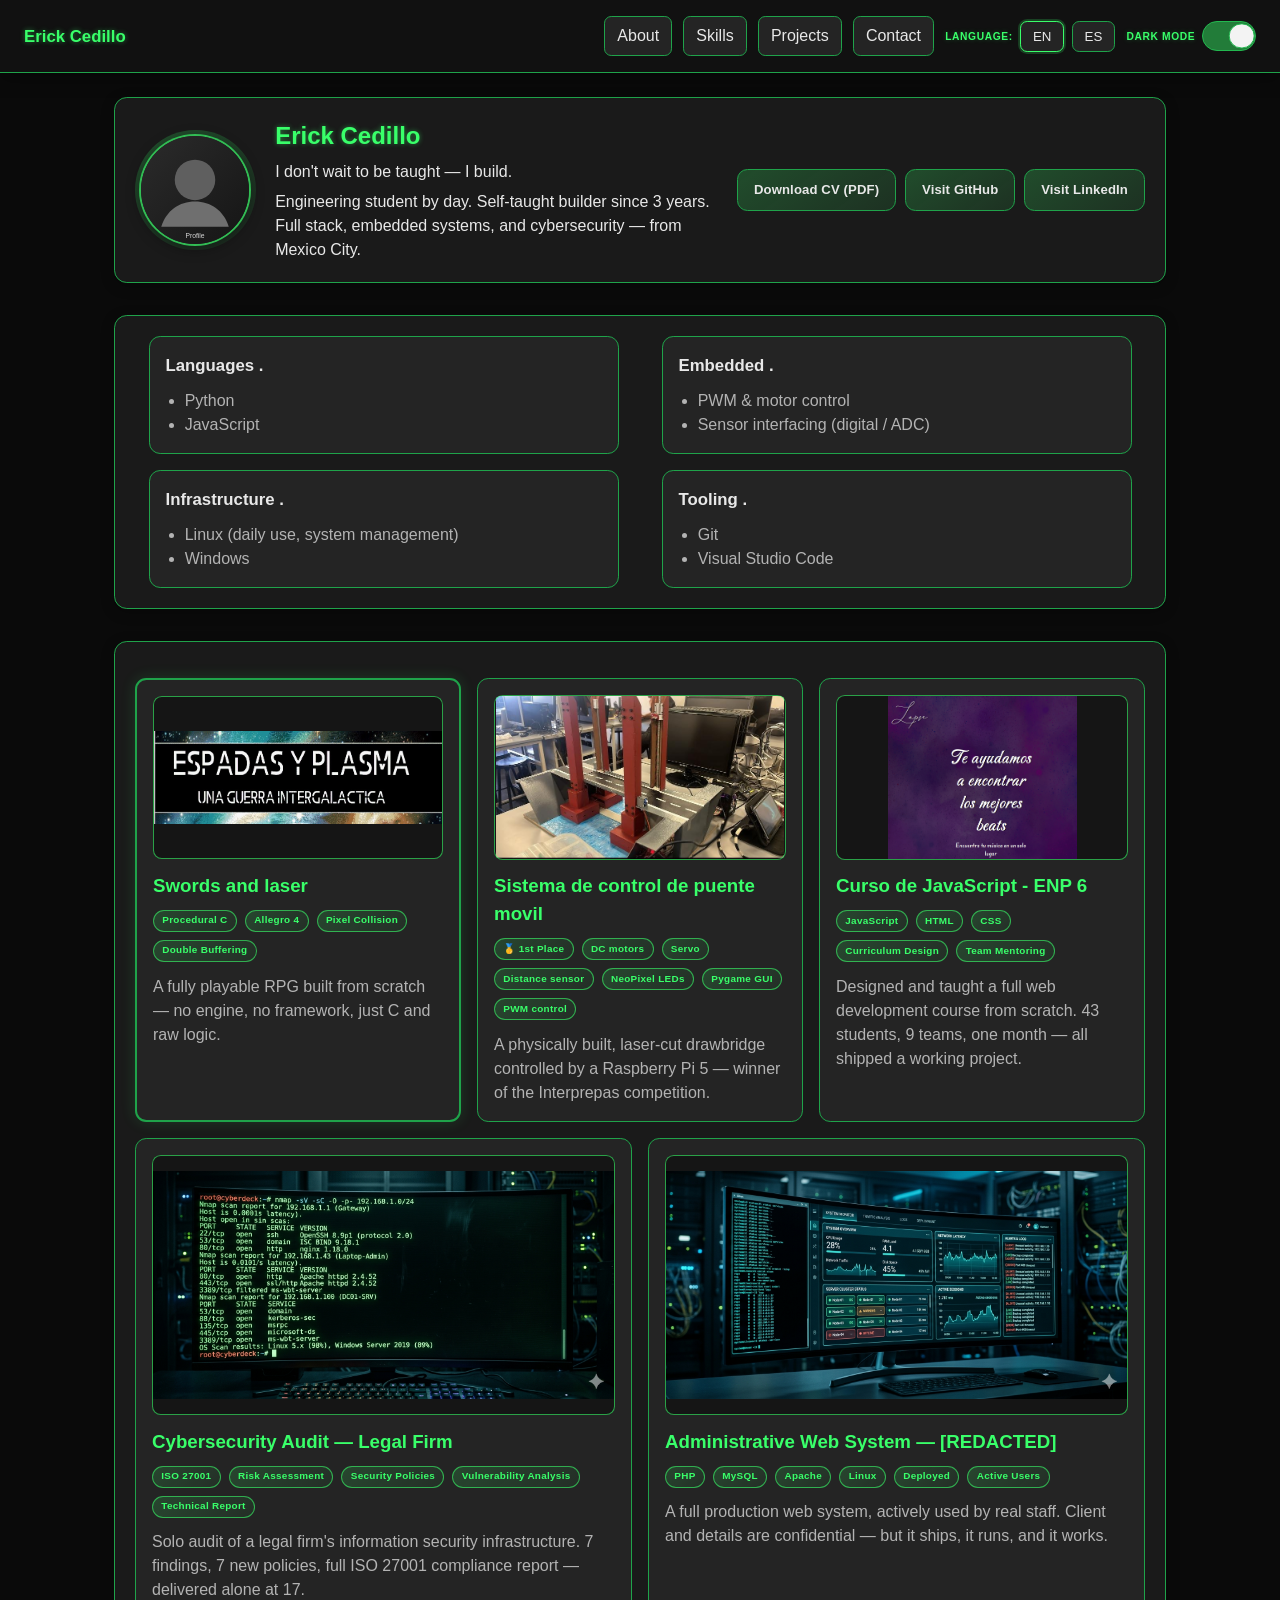
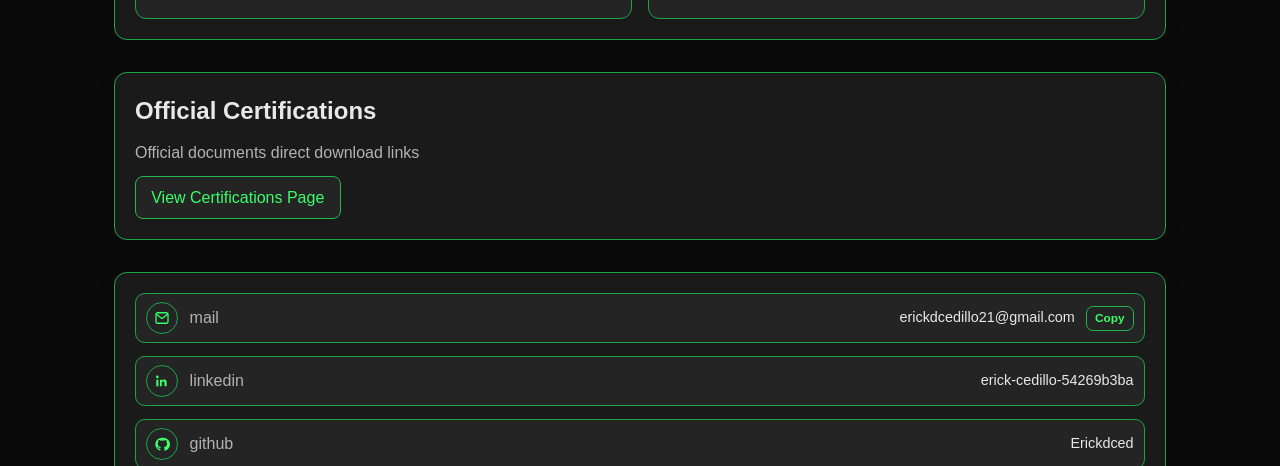
==== commit cbfe563a: "feat v isit button" ====
--- a/index.html
+++ b/index.html
@@ -46,6 +46,8 @@
                     </div>
                     <div class="heroActions">
                         <a id="cvDownloadBtn" class="heroActionBtn" href="Media/PDFs/CV_ErickCedillo_EN.pdf" download="CV_ErickCedillo_EN.pdf">Download CV (PDF)</a>
+                        <a id="githubVisitBtn" class="heroActionBtn" href="https://github.com/Erickdced" target="_blank" rel="noopener noreferrer">Visit GitHub</a>
+                        <a id="linkedinVisitBtn" class="heroActionBtn" href="https://www.linkedin.com/in/erick-cedillo-54269b3ba/" target="_blank" rel="noopener noreferrer">Visit LinkedIn</a>
                     </div>
                 </div>
             </section>
--- a/Statics/CSS/index.css
+++ b/Statics/CSS/index.css
@@ -329,6 +329,9 @@
     flex-shrink: 0;
     display: flex;
     align-items: center;
+    flex-wrap: wrap;
+    justify-content: flex-end;
+    gap: 0.55rem;
 }
 
 .heroActionBtn
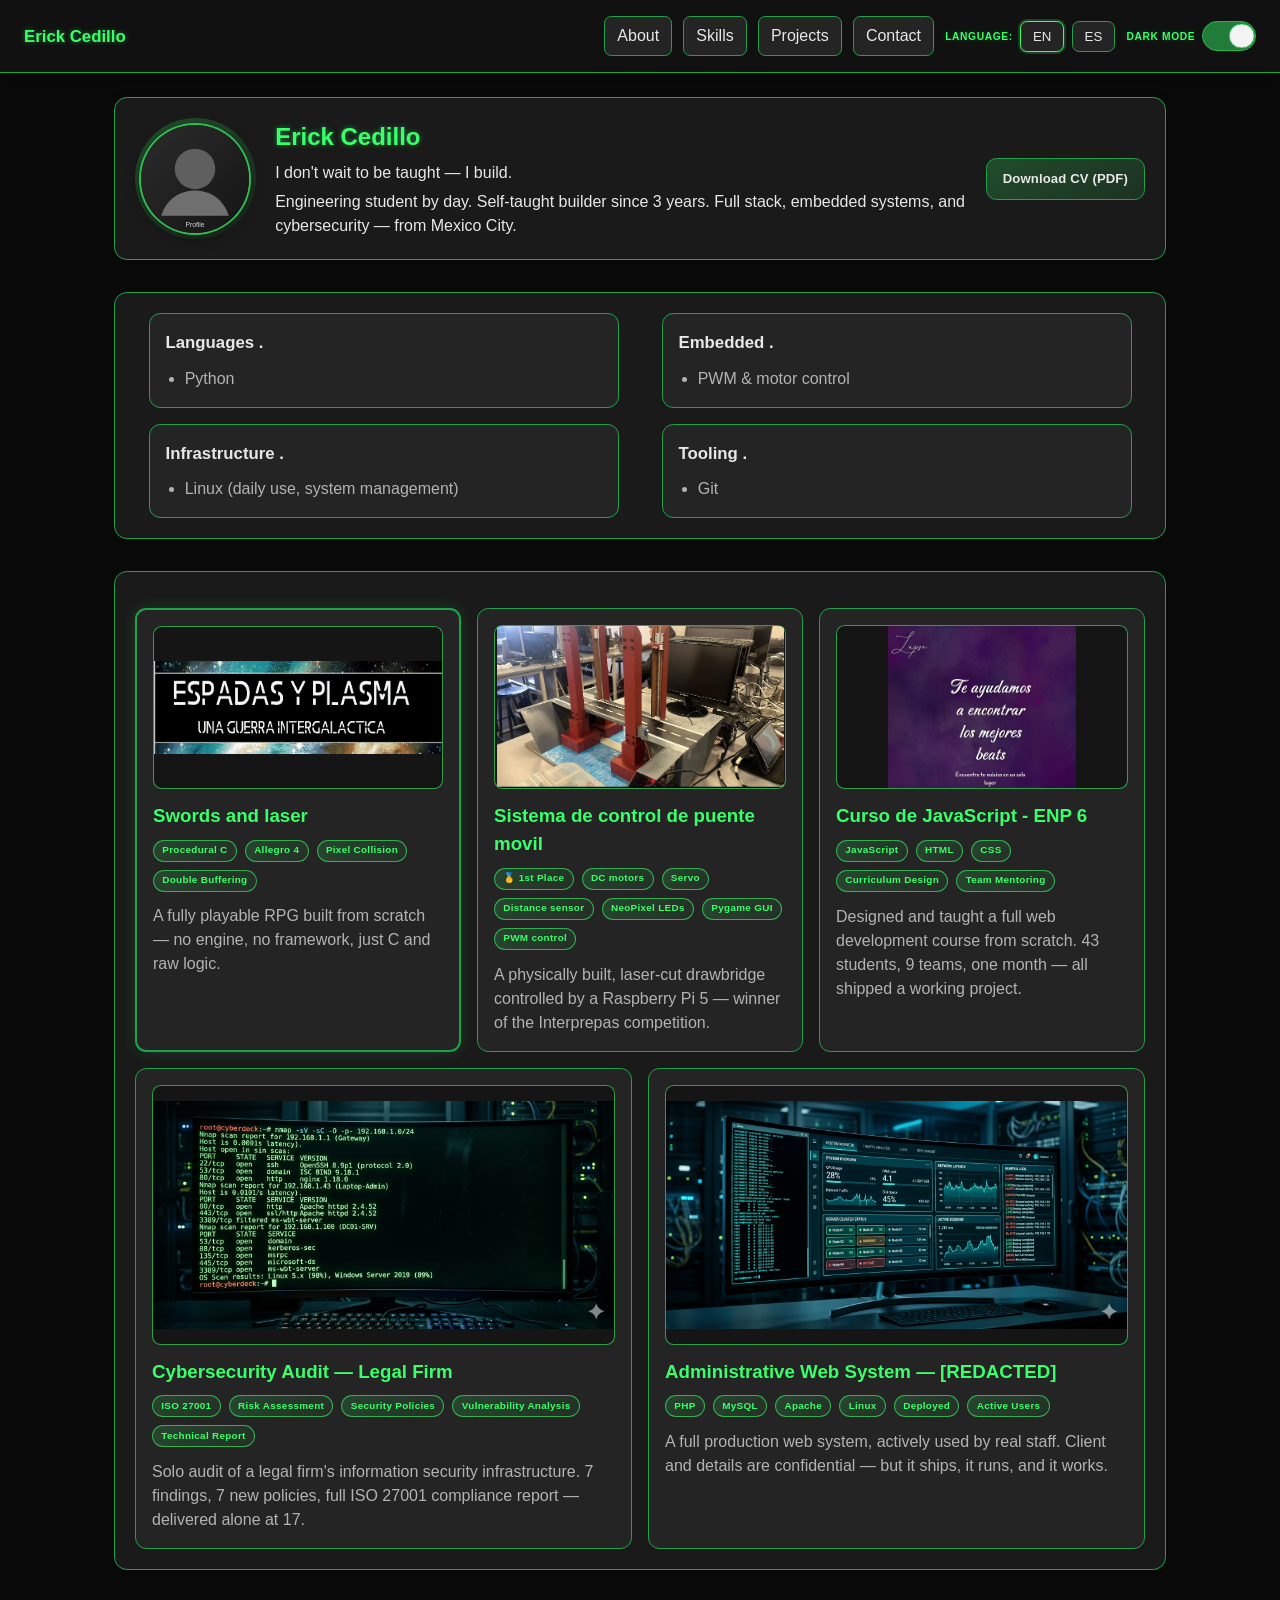
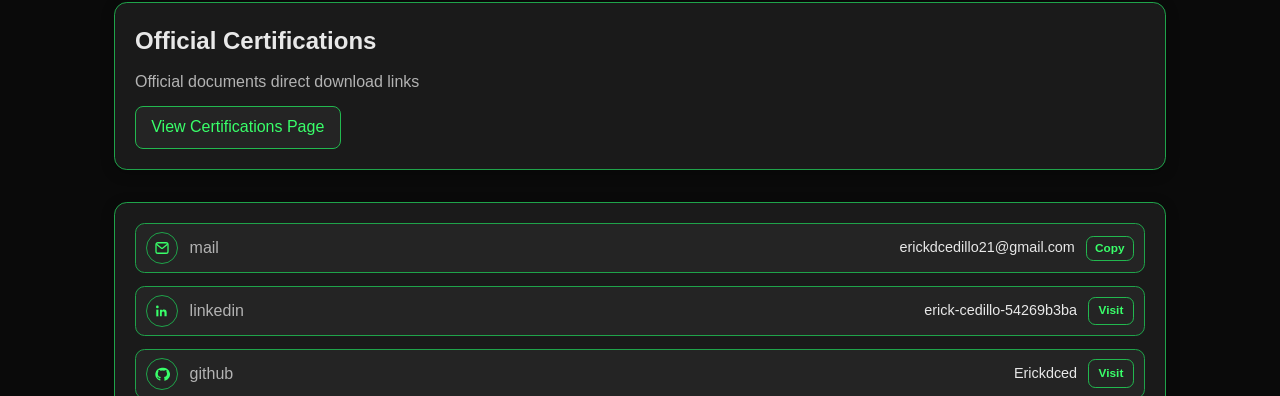
==== commit edcbfe0e: "fix butons" ====
--- a/index.html
+++ b/index.html
@@ -46,8 +46,6 @@
                     </div>
                     <div class="heroActions">
                         <a id="cvDownloadBtn" class="heroActionBtn" href="Media/PDFs/CV_ErickCedillo_EN.pdf" download="CV_ErickCedillo_EN.pdf">Download CV (PDF)</a>
-                        <a id="githubVisitBtn" class="heroActionBtn" href="https://github.com/Erickdced" target="_blank" rel="noopener noreferrer">Visit GitHub</a>
-                        <a id="linkedinVisitBtn" class="heroActionBtn" href="https://www.linkedin.com/in/erick-cedillo-54269b3ba/" target="_blank" rel="noopener noreferrer">Visit LinkedIn</a>
                     </div>
                 </div>
             </section>
@@ -182,7 +180,7 @@
                     <a class="contactValue contactValueLink" href="https://mail.google.com/mail/?view=cm&fs=1&to=erickdcedillo21@gmail.com" target="_blank" rel="noopener noreferrer">erickdcedillo21@gmail.com</a>
                     <button id="copyMailBtn" class="copyMailBtn" type="button">Copy</button>
                 </div>
-                <a class="contactItem" href="https://www.linkedin.com/in/erick-cedillo-54269b3ba/" target="_blank" rel="noopener noreferrer" aria-label="Open LinkedIn profile">
+                <div class="contactItem" aria-label="LinkedIn profile">
                     <span class="contactIcon" aria-hidden="true">
                         <svg viewBox="0 0 24 24" width="18" height="18" fill="none" xmlns="http://www.w3.org/2000/svg">
                             <path d="M5.8 8.4a1.8 1.8 0 1 0 0-3.6 1.8 1.8 0 0 0 0 3.6Z" fill="currentColor"/>
@@ -192,8 +190,9 @@
                     </span>
                     <span id="linkedinText">linkedin</span>
                     <span class="contactValue">erick-cedillo-54269b3ba</span>
-                </a>
-                <a class="contactItem" href="https://github.com/Erickdced" target="_blank" rel="noopener noreferrer" aria-label="Open GitHub profile">
+                    <a id="linkedinVisitBtn" class="contactVisitBtn" href="https://www.linkedin.com/in/erick-cedillo-54269b3ba/" target="_blank" rel="noopener noreferrer" aria-label="Open LinkedIn profile">Visit</a>
+                </div>
+                <div class="contactItem" aria-label="GitHub profile">
                     <span class="contactIcon" aria-hidden="true">
                         <svg viewBox="0 0 24 24" width="18" height="18" fill="none" xmlns="http://www.w3.org/2000/svg">
                             <path d="M12 3.8a8.7 8.7 0 0 0-2.8 17c.4.1.6-.2.6-.5v-2c-2.5.6-3-1-3-1-.4-.9-.9-1.1-.9-1.1-.8-.5.1-.5.1-.5.8.1 1.3.9 1.3.9.8 1.3 2.1.9 2.7.7.1-.6.3-1 .5-1.3-2-.2-4.1-1-4.1-4.4 0-1 .3-1.9.9-2.6-.1-.2-.4-1.1.1-2.3 0 0 .7-.2 2.7 1a9.5 9.5 0 0 1 4.9 0c2-1.3 2.7-1 2.7-1 .5 1.2.2 2.1.1 2.3.6.7.9 1.6.9 2.6 0 3.4-2.1 4.2-4.1 4.4.3.3.6.9.6 1.8v2.7c0 .3.2.6.6.5A8.7 8.7 0 0 0 12 3.8Z" fill="currentColor"/>
@@ -201,7 +200,8 @@
                     </span>
                     <span id="githubText">github</span>
                     <span class="contactValue">Erickdced</span>
-                </a>
+                    <a id="githubVisitBtn" class="contactVisitBtn" href="https://github.com/Erickdced" target="_blank" rel="noopener noreferrer" aria-label="Open GitHub profile">Visit</a>
+                </div>
             </section>
         </main>
         <script src="Dinamics/JS/index.js"></script>
--- a/Statics/CSS/index.css
+++ b/Statics/CSS/index.css
@@ -329,9 +329,6 @@
     flex-shrink: 0;
     display: flex;
     align-items: center;
-    flex-wrap: wrap;
-    justify-content: flex-end;
-    gap: 0.55rem;
 }
 
 .heroActionBtn
@@ -668,6 +665,24 @@
     box-shadow: var(--shadow);
 }
 
+.contactVisitBtn
+{
+    border: 1px solid var(--accent-soft);
+    background-color: transparent;
+    color: var(--accent);
+    border-radius: 0.45rem;
+    padding: 0.28rem 0.58rem;
+    font-size: 0.74rem;
+    font-weight: 700;
+    cursor: pointer;
+    text-decoration: none;
+}
+
+.contactVisitBtn:hover
+{
+    box-shadow: var(--shadow);
+}
+
 @media (max-width: 850px)
 {
     nav
@@ -794,6 +809,11 @@
     {
         margin-left: 2.7rem;
     }
+
+    .contactVisitBtn
+    {
+        margin-left: 2.7rem;
+    }
 }
 
 @media (max-width: 420px)
